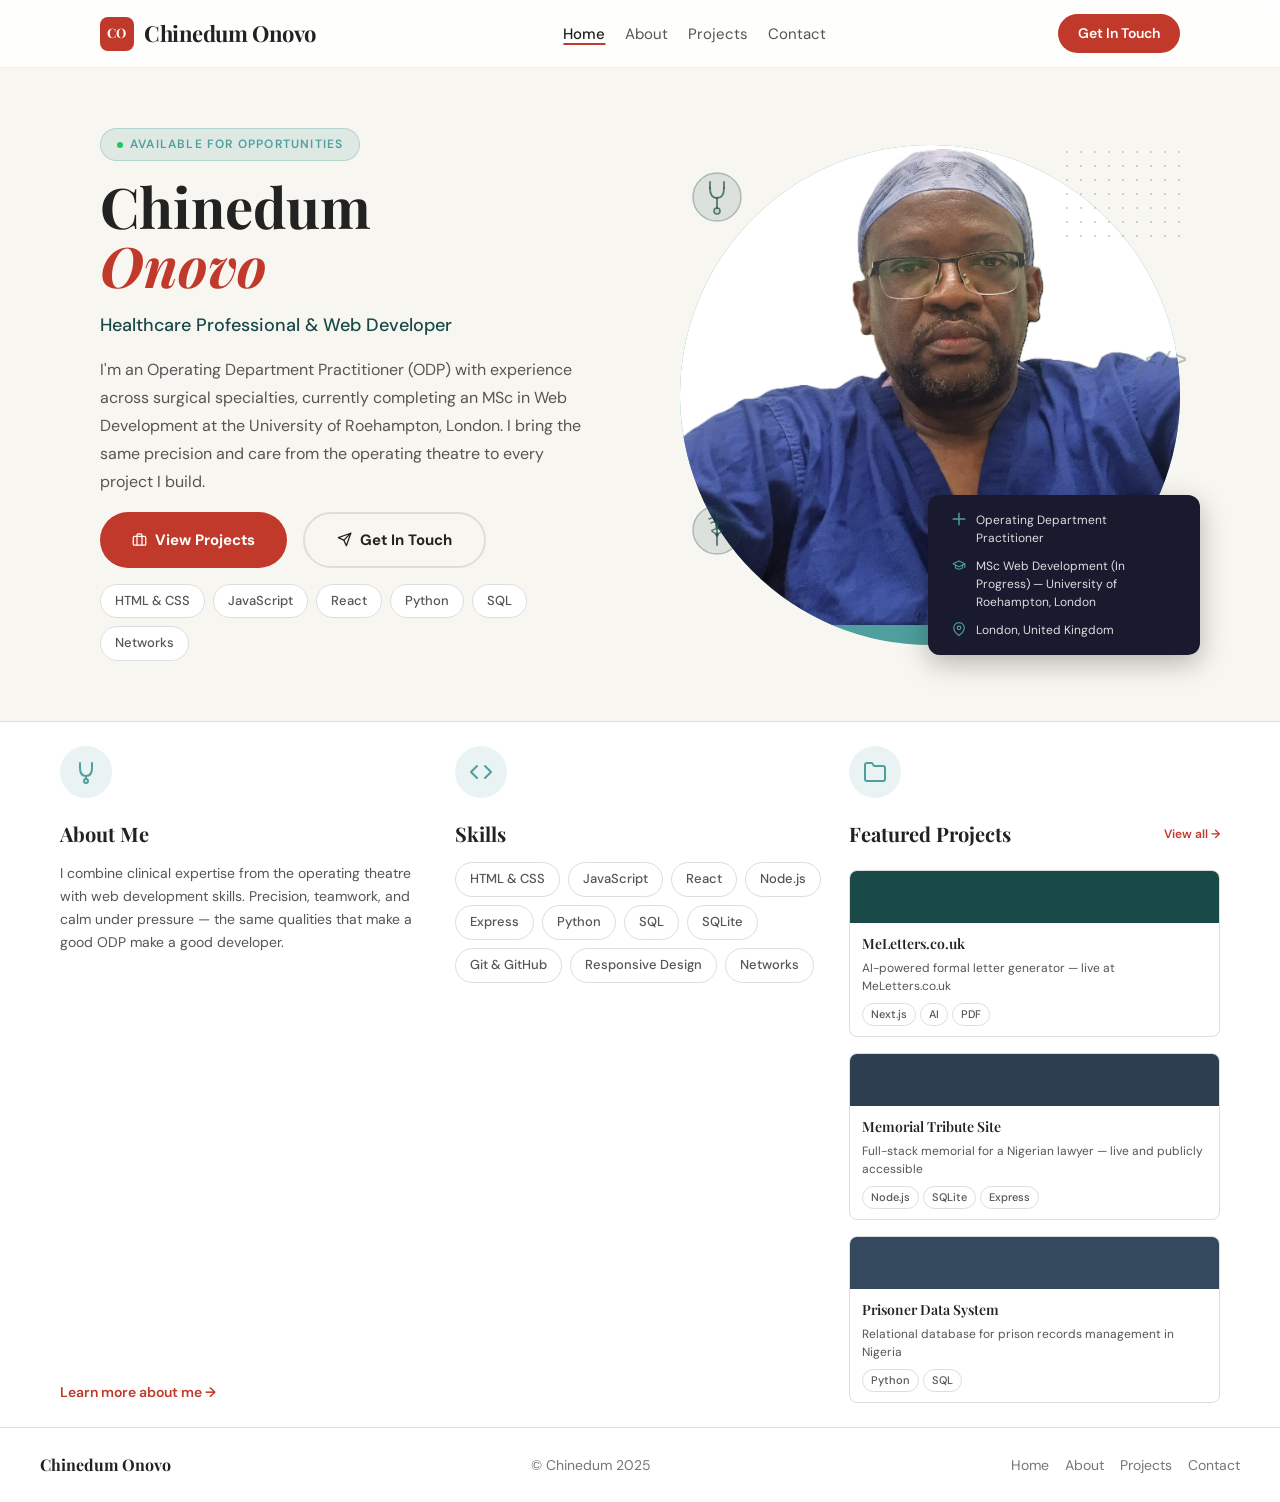
==== index.html @ c70c6a09 "Rebuild portfolio — updated layout, skills tags, medical decorations, photo fix, university name cor" ====
<!DOCTYPE html>
<html lang="en-GB">
<head>
    <meta charset="UTF-8">
    <meta name="viewport" content="width=device-width, initial-scale=1.0">
    <link rel="preconnect" href="https://fonts.googleapis.com">
    <link rel="preconnect" href="https://fonts.gstatic.com" crossorigin>
    <link rel="stylesheet" href="https://fonts.googleapis.com/css2?family=Playfair+Display:wght@400;600;700&family=DM+Sans:ital,opsz,wght@0,9..40,400;0,9..40,500;0,9..40,700;1,9..40,400&display=swap">
    <title>Chinedum Onovo — Healthcare Professional &amp; Web Developer</title>
    <meta name="description" content="Portfolio of Chinedum Onovo — Operating Department Practitioner and web developer completing an MSc in Web Development at Roehampton University, London.">
    <meta name="robots" content="index, follow">
    <meta name="author" content="Chinedum Onovo">
    <link rel="canonical" href="https://yoursite.com/">
    <meta property="og:type" content="website">
    <meta property="og:url" content="https://yoursite.com/">
    <meta property="og:site_name" content="Chinedum Onovo">
    <meta property="og:locale" content="en_GB">
    <meta property="og:title" content="Chinedum Onovo — Healthcare Professional & Web Developer">
    <meta property="og:description" content="Portfolio of Chinedum Onovo — Operating Department Practitioner and web developer completing an MSc in Web Development at Roehampton University, London.">
    <meta property="og:image" content="https://yoursite.com/og-image.jpg">
    <meta name="twitter:card" content="summary_large_image">
    <meta name="twitter:title" content="Chinedum Onovo — Healthcare Professional & Web Developer">
    <meta name="twitter:description" content="Portfolio of Chinedum Onovo — Operating Department Practitioner and web developer completing an MSc in Web Development at Roehampton University, London.">
    <link rel="preload" as="image" href="profile.jpg">
    <script type="application/ld+json">
    {
      "@context": "https://schema.org",
      "@type": "Person",
      "name": "Chinedum Onovo",
      "jobTitle": "Web Developer",
      "description": "Healthcare professional turned web developer, Operating Department Practitioner pursuing an MSc in Web Development",
      "url": "https://yoursite.com",
      "sameAs": []
    }
    </script>
    <!-- TODO: add your LinkedIn URL to sameAs, e.g. "sameAs": ["https://www.linkedin.com/in/your-profile"] -->
    <link rel="stylesheet" href="style.css">
</head>
<body>

<header>
    <div class="navbar">
        <div class="nav-brand">
            <div class="logo-badge" aria-hidden="true">CO</div>
            <span class="brand">Chinedum Onovo</span>
        </div>
        <nav class="nav-links" aria-label="Main navigation">
            <a href="index.html" class="active">Home</a>
            <a href="about.html">About</a>
            <a href="projects.html">Projects</a>
            <a href="contacts.html">Contact</a>
        </nav>
        <a href="contacts.html" class="nav-cta-btn">Get In Touch</a>
    </div>
</header>

<main>

    <!-- ─── HERO ──────────────────────────────────────────────── -->
    <section class="hero">
        <div class="hero-inner">

            <!-- Left: text -->
            <div class="hero-text">

                <span class="hero-eyebrow">Available for Opportunities</span>

                <h1 class="hero-name">
                    Chinedum<br>
                    <span class="hero-name-accent">Onovo</span>
                </h1>

                <p class="hero-subtitle">Healthcare Professional &amp; Web Developer</p>

                <p class="hero-bio">
                    I'm an Operating Department Practitioner (ODP) with experience across surgical
                    specialties, currently completing an MSc in Web Development at the
                    University of Roehampton, London. I bring the same precision and care from the operating
                    theatre to every project I build.
                </p>

                <div class="hero-cta">
                    <a href="projects.html" class="btn btn-primary">
                        <svg width="15" height="15" viewBox="0 0 24 24" fill="none" stroke="currentColor" stroke-width="2" stroke-linecap="round" stroke-linejoin="round" aria-hidden="true"><rect x="2" y="7" width="20" height="14" rx="2"/><path d="M16 21V5a2 2 0 0 0-2-2h-4a2 2 0 0 0-2 2v16"/></svg>
                        View Projects
                    </a>
                    <a href="contacts.html" class="btn btn-outline">
                        <svg width="15" height="15" viewBox="0 0 24 24" fill="none" stroke="currentColor" stroke-width="2" stroke-linecap="round" stroke-linejoin="round" aria-hidden="true"><line x1="22" y1="2" x2="11" y2="13"/><polygon points="22 2 15 22 11 13 2 9 22 2"/></svg>
                        Get In Touch
                    </a>
                </div>

                <div class="hero-tags">
                    <span class="tag">HTML &amp; CSS</span>
                    <span class="tag">JavaScript</span>
                    <span class="tag">React</span>
                    <span class="tag">Python</span>
                    <span class="tag">SQL</span>
                    <span class="tag">Networks</span>
                </div>

            </div>

            <!-- Right: photo card -->
            <div class="hero-photo-col">

                <!-- Dot decoration top-right (cream area, outside the circle) -->
                <div class="deco-dots deco-dots-tr" aria-hidden="true"></div>

                <!-- The circular photo card — overflow:hidden clips photo only -->
                <div class="photo-card">
                    <img
                        src="profile.jpg"
                        alt="Portrait of Chinedum Onovo, healthcare professional and web developer"
                        class="hero-photo-img"
                        width="1536"
                        height="2048">
                </div>

                <!-- Decorations sit OUTSIDE the card so they are not clipped -->
                <span class="deco-code-tag" aria-hidden="true">&lt;/&gt;</span>
                <div class="deco-caduceus" aria-hidden="true">
                    <svg width="54" height="54" viewBox="0 0 54 54">
                        <circle cx="27" cy="27" r="24" fill="rgba(26,74,71,0.12)" stroke="rgba(26,74,71,0.3)" stroke-width="1.5"/>
                        <line x1="27" y1="12" x2="27" y2="42" stroke="rgba(26,74,71,0.7)" stroke-width="1.8" stroke-linecap="round"/>
                        <path d="M19,16 Q27,12 35,16" stroke="rgba(26,74,71,0.7)" stroke-width="1.5" fill="none" stroke-linecap="round"/>
                        <path d="M21,20 C25,17 31,22 27,25 C23,28 20,26 23,29 C26,32 31,30 27,33" stroke="rgba(26,74,71,0.7)" stroke-width="1.5" fill="none" stroke-linecap="round"/>
                        <path d="M33,20 C29,17 23,22 27,25 C31,28 34,26 31,29 C28,32 23,30 27,33" stroke="rgba(26,74,71,0.7)" stroke-width="1.5" fill="none" stroke-linecap="round"/>
                    </svg>
                </div>

                <!-- Stethoscope badge — upper-left of photo -->
                <div class="deco-stethoscope" aria-hidden="true">
                    <svg width="54" height="54" viewBox="0 0 54 54">
                        <circle cx="27" cy="27" r="24" fill="rgba(26,74,71,0.12)" stroke="rgba(26,74,71,0.3)" stroke-width="1.5"/>
                        <line x1="20" y1="12" x2="20" y2="18" stroke="rgba(26,74,71,0.7)" stroke-width="1.8" stroke-linecap="round"/>
                        <line x1="34" y1="12" x2="34" y2="18" stroke="rgba(26,74,71,0.7)" stroke-width="1.8" stroke-linecap="round"/>
                        <path d="M20 18 Q20 28 27 28 Q34 28 34 18" stroke="rgba(26,74,71,0.7)" stroke-width="1.8" fill="none" stroke-linecap="round"/>
                        <line x1="27" y1="28" x2="27" y2="38" stroke="rgba(26,74,71,0.7)" stroke-width="1.8" stroke-linecap="round"/>
                        <circle cx="27" cy="41" r="3" stroke="rgba(26,74,71,0.7)" stroke-width="1.5" fill="rgba(26,74,71,0.1)"/>
                    </svg>
                </div>

                <!-- Info card overlaps bottom-right of photo card -->
                <div class="info-card">
                    <div class="info-row">
                        <svg class="info-icon" width="14" height="14" viewBox="0 0 24 24" fill="none" stroke="currentColor" stroke-width="2.5" stroke-linecap="round" stroke-linejoin="round" aria-hidden="true"><path d="M12 2v20M2 12h20"/></svg>
                        <span>Operating Department Practitioner</span>
                    </div>
                    <div class="info-row">
                        <svg class="info-icon" width="14" height="14" viewBox="0 0 24 24" fill="none" stroke="currentColor" stroke-width="2" stroke-linecap="round" stroke-linejoin="round" aria-hidden="true"><path d="M22 10v6M2 10l10-5 10 5-10 5z"/><path d="M6 12v5c3 3 9 3 12 0v-5"/></svg>
                        <span>MSc Web Development (In Progress) — University of Roehampton, London</span>
                    </div>
                    <div class="info-row">
                        <svg class="info-icon" width="14" height="14" viewBox="0 0 24 24" fill="none" stroke="currentColor" stroke-width="2" stroke-linecap="round" stroke-linejoin="round" aria-hidden="true"><path d="M21 10c0 7-9 13-9 13s-9-6-9-13a9 9 0 0 1 18 0z"/><circle cx="12" cy="10" r="3"/></svg>
                        <span>London, United Kingdom</span>
                    </div>
                </div>

            </div>

        </div>
    </section>

    <!-- ─── BOTTOM THREE-COLUMN SECTION ───────────────────────── -->
    <section class="home-bottom" aria-label="About, skills, and featured projects">

        <!-- Column 1: About Me -->
        <div class="home-card">
            <div class="home-card-icon" aria-hidden="true">
                <svg width="24" height="24" viewBox="0 0 24 24" fill="none" stroke="currentColor" stroke-width="2" stroke-linecap="round" stroke-linejoin="round"><path d="M6 3v5q0 8 6 8t6-8V3"/><line x1="12" y1="16" x2="12" y2="19"/><circle cx="12" cy="21" r="2"/></svg>
            </div>
            <h3>About Me</h3>
            <p>
                I combine clinical expertise from the operating theatre with web development
                skills. Precision, teamwork, and calm under pressure — the same qualities
                that make a good ODP make a good developer.
            </p>
            <a href="about.html" class="home-card-link">Learn more about me →</a>
        </div>

        <!-- Column 2: Skills -->
        <div class="home-card">
            <div class="home-card-icon" aria-hidden="true">
                <svg width="24" height="24" viewBox="0 0 24 24" fill="none" stroke="currentColor" stroke-width="2" stroke-linecap="round" stroke-linejoin="round"><polyline points="16 18 22 12 16 6"/><polyline points="8 6 2 12 8 18"/></svg>
            </div>
            <h3>Skills</h3>
            <div class="hero-tags">
                    <span class="tag">HTML &amp; CSS</span>
                    <span class="tag">JavaScript</span>
                    <span class="tag">React</span>
                    <span class="tag">Node.js</span>
                    <span class="tag">Express</span>
                    <span class="tag">Python</span>
                    <span class="tag">SQL</span>
                    <span class="tag">SQLite</span>
                    <span class="tag">Git &amp; GitHub</span>
                    <span class="tag">Responsive Design</span>
                    <span class="tag">Networks</span>
                </div>
        </div>

        <!-- Column 3: Featured Projects -->
        <div class="home-card">
            <div class="home-card-icon" aria-hidden="true">
                <svg width="24" height="24" viewBox="0 0 24 24" fill="none" stroke="currentColor" stroke-width="2" stroke-linecap="round" stroke-linejoin="round"><path d="M22 19a2 2 0 0 1-2 2H4a2 2 0 0 1-2-2V5a2 2 0 0 1 2-2h5l2 3h9a2 2 0 0 1 2 2z"/></svg>
            </div>
            <div class="home-card-header">
                <h3>Featured Projects</h3>
                <a href="projects.html">View all →</a>
            </div>
            <div class="project-cards-mini">

                <article class="project-card-mini">
                    <div class="project-card-mini-color" style="background:#1a4a47"></div>
                    <div class="project-card-mini-body">
                        <p class="project-card-mini-name">MeLetters.co.uk</p>
                        <p class="project-card-mini-desc">AI-powered formal letter generator — live at MeLetters.co.uk</p>
                        <div class="project-card-mini-tags">
                            <span class="tag">Next.js</span><span class="tag">AI</span><span class="tag">PDF</span>
                        </div>
                    </div>
                </article>

                <article class="project-card-mini">
                    <div class="project-card-mini-color" style="background:#2c3e50"></div>
                    <div class="project-card-mini-body">
                        <p class="project-card-mini-name">Memorial Tribute Site</p>
                        <p class="project-card-mini-desc">Full-stack memorial for a Nigerian lawyer — live and publicly accessible</p>
                        <div class="project-card-mini-tags">
                            <span class="tag">Node.js</span><span class="tag">SQLite</span><span class="tag">Express</span>
                        </div>
                    </div>
                </article>

                <article class="project-card-mini">
                    <div class="project-card-mini-color" style="background:#34495e"></div>
                    <div class="project-card-mini-body">
                        <p class="project-card-mini-name">Prisoner Data System</p>
                        <p class="project-card-mini-desc">Relational database for prison records management in Nigeria</p>
                        <div class="project-card-mini-tags">
                            <span class="tag">Python</span><span class="tag">SQL</span>
                        </div>
                    </div>
                </article>

            </div>
        </div>

    </section>

</main>

<footer>
    <span class="footer-brand">Chinedum Onovo</span>
    <span class="footer-copy">© Chinedum 2025</span>
    <nav class="footer-nav" aria-label="Footer navigation">
        <a href="index.html">Home</a>
        <a href="about.html">About</a>
        <a href="projects.html">Projects</a>
        <a href="contacts.html">Contact</a>
    </nav>
</footer>

</body>
</html>
---- style.css ----
/* ============================================================
   GOOGLE FONTS — loaded via <link> tags in HTML, not @import,
   so the browser can fetch fonts in parallel with this stylesheet
   ============================================================ */

/* ============================================================
   CUSTOM PROPERTIES
   ============================================================ */
:root {
    /* Colours */
    --color-coral:      #c0392b;
    --color-teal:       #4E9F9D;
    --color-teal-dark:  #1a4a47;
    --color-navy:       #1a1a2e;
    --color-gold:       #E9C46A;
    --color-bg:         #f8f6f1;
    --color-surface:  #ffffff;
    --color-text:     #222222;
    --color-text-sub: #555555;
    --color-muted:    #777777;
    --color-border:   #dddddd;

    /* Typography */
    --font-heading: 'Playfair Display', Georgia, serif;
    --font-body:    'DM Sans', Arial, sans-serif;

    /* Spacing scale */
    --space-xs:  8px;
    --space-sm:  16px;
    --space-md:  24px;
    --space-lg:  40px;
    --space-xl:  60px;
    --space-2xl: 120px;

    /* Border radius */
    --radius-sm:     8px;
    --radius-md:     12px;
    --radius-pill:   50px;
    --radius-circle: 50%;

    /* Shadows */
    --shadow-card:  0 6px 15px rgba(0, 0, 0, 0.10);
    --shadow-hover: 0 10px 25px rgba(0, 0, 0, 0.15);

    /* Header */
    --header-height: 68px;
}

/* ============================================================
   ANIMATION
   ============================================================ */
@keyframes fadeUp {
    from {
        opacity: 0;
        transform: translateY(28px);
    }
    to {
        opacity: 1;
        transform: translateY(0);
    }
}

@keyframes pulse {
    0%, 100% { opacity: 1; }
    50%       { opacity: 0.35; }
}

/* ============================================================
   RESET & BASE
   ============================================================ */
* {
    margin: 0;
    padding: 0;
    box-sizing: border-box;
}

html {
    overflow-x: hidden;
}

img {
    max-width: 100%;
    height: auto;
}

body {
    font-family: var(--font-body);
    background-color: var(--color-bg);
    background-image: radial-gradient(circle, rgba(0, 0, 0, 0.045) 1px, transparent 1px);
    background-size: 28px 28px;
    color: var(--color-text);
    min-height: 100vh;
    display: flex;
    flex-direction: column;
    line-height: 1.6;
}

h1, h2, h3, h4, h5, h6 {
    font-family: var(--font-heading);
    line-height: 1.2;
}

/* ============================================================
   STICKY HEADER / NAV
   ============================================================ */
header {
    position: sticky;
    top: 0;
    z-index: 100;
    height: var(--header-height);
    background: rgba(255, 255, 255, 0.82);
    backdrop-filter: blur(12px);
    -webkit-backdrop-filter: blur(12px);
    border-bottom: 1px solid rgba(221, 221, 221, 0.55);
    padding: 0 var(--space-lg);
}

.navbar {
    max-width: 1200px;
    margin: 0 auto;
    padding: 0 var(--space-xl);
    height: 100%;
    display: flex;
    justify-content: space-between;
    align-items: center;
}

.brand {
    font-family: var(--font-heading);
    font-size: 22px;
    font-weight: 700;
    letter-spacing: -0.02em;
    color: var(--color-text);
    text-decoration: none;
}

.nav-links a {
    margin-left: var(--space-sm);
    text-decoration: none;
    color: var(--color-text-sub);
    font-size: 15px;
    transition: color 0.2s ease;
}

.nav-links a:hover {
    color: var(--color-coral);
}

.nav-links a.active {
    color: var(--color-text);
    font-weight: 500;
    text-decoration: underline;
    text-decoration-color: var(--color-coral);
    text-underline-offset: 4px;
    text-decoration-thickness: 2px;
}

/* ============================================================
   GLOBAL LAYOUT
   ============================================================ */
.page-content {
    padding: var(--space-xl);
    max-width: 1400px;
    margin: 0 auto;
    flex: 1;
    width: 100%;
}

/* ============================================================
   HOME PAGE — HERO
   ============================================================ */
.hero {
    background: #f8f6f1;
    padding: var(--space-xl) 0;
}

.hero-inner {
    max-width: 1200px;
    margin: 0 auto;
    padding: 0 var(--space-xl);
    display: grid;
    grid-template-columns: 1fr 500px;
    align-items: center;
    gap: var(--space-xl);
}

/* LEFT: TEXT COLUMN */
.hero-text {
    display: flex;
    flex-direction: column;
    gap: var(--space-sm);
    justify-content: center;
    animation: fadeUp 0.65s ease both;
}

.hero-text::after {
    display: none;
}

.hero-eyebrow {
    display: inline-flex;
    align-items: center;
    align-self: flex-start;
    gap: 7px;
    font-size: 12px;
    font-weight: 600;
    letter-spacing: 0.1em;
    text-transform: uppercase;
    color: var(--color-teal);
    background: rgba(78, 159, 157, 0.15);
    border: 1px solid rgba(78, 159, 157, 0.3);
    padding: 6px 16px;
    border-radius: var(--radius-pill);
}

.hero-eyebrow::before {
    content: '';
    width: 6px;
    height: 6px;
    background: #22c55e;
    border-radius: var(--radius-circle);
    flex-shrink: 0;
    animation: pulse 2s ease-in-out infinite;
}

.hero-name {
    font-size: clamp(32px, calc(4vw + 1rem), 56px);
    line-height: 1.05;
    color: var(--color-text);
}

.hero-name-accent {
    font-style: italic;
    color: var(--color-coral);
}

.hero-subtitle {
    font-family: var(--font-body);
    font-size: 18px;
    font-weight: 500;
    color: var(--color-teal-dark);
}

.hero-bio {
    font-size: 16px;
    line-height: 1.75;
    color: var(--color-text-sub);
    max-width: 500px;
}

.hero-cta {
    display: flex;
    gap: var(--space-sm);
    flex-wrap: wrap;
}

.btn {
    display: inline-flex;
    align-items: center;
    gap: 8px;
    padding: 14px 32px;
    border-radius: var(--radius-pill);
    font-family: var(--font-body);
    font-size: 15px;
    font-weight: 700;
    text-decoration: none;
    transition: opacity 0.2s ease, transform 0.2s ease;
}

.btn:hover {
    opacity: 0.88;
    transform: translateY(-2px);
}

.btn-primary {
    background: var(--color-coral);
    color: var(--color-surface);
}

.btn-outline {
    background: transparent;
    color: var(--color-text);
    border: 2px solid var(--color-border);
}

.btn-outline:hover {
    background: var(--color-text);
    color: var(--color-surface);
    border-color: var(--color-text);
    opacity: 1;
}

.btn-secondary {
    background: transparent;
    color: var(--color-text);
    border: 2px solid var(--color-border);
}

.btn-secondary:hover {
    background: var(--color-text);
    color: var(--color-surface);
    border-color: var(--color-text);
    opacity: 1;
}

.hero-tags {
    display: flex;
    flex-wrap: wrap;
    gap: var(--space-xs);
}

.tag {
    font-size: 13px;
    font-weight: 500;
    padding: 6px 14px;
    border-radius: var(--radius-pill);
    background: var(--color-surface);
    color: var(--color-text-sub);
    border: 1px solid var(--color-border);
}

/* RIGHT: PHOTO COLUMN — full bleed, flush top/bottom/right */
.hero-photo {
    position: relative;
    overflow: hidden;
}

.hero-photo-frame {
    position: absolute;
    inset: 0;
}

.hero-photo-frame::before {
    display: none;
}

.hero-photo-frame img {
    width: 100%;
    height: 100%;
    object-fit: cover;
    object-position: top center;
    display: block;
}

/* ============================================================
   ABOUT PAGE — CARDS
   ============================================================ */
.about-cards {
    display: flex;
    justify-content: space-between;
    gap: var(--space-lg);
}

.about-cards .card {
    flex: 1;
    background-color: var(--color-surface);
    padding: var(--space-lg);
    border-radius: var(--radius-md);
    box-shadow: var(--shadow-card);
}

.about-cards h2 {
    margin-bottom: var(--space-sm);
    color: var(--color-coral);
}

.about-cards p {
    line-height: 1.6;
    text-align: justify;
    text-justify: inter-word;
    hyphens: auto;
}

/* ============================================================
   PROJECTS PAGE
   ============================================================ */
.projects-grid {
    display: flex;
    flex-direction: column;
    gap: var(--space-xl);
}

.projects-header {
    margin-bottom: var(--space-xs);
}

.projects-header h1 {
    font-size: clamp(26px, calc(3.5vw + 0.875rem), 42px);
    color: var(--color-text);
    margin-bottom: var(--space-xs);
}

.projects-header p {
    font-size: 16px;
    color: var(--color-text-sub);
}

/* STATUS BADGES */
.badge {
    display: inline-block;
    font-size: 11px;
    font-weight: 700;
    letter-spacing: 0.08em;
    text-transform: uppercase;
    padding: 4px 12px;
    border-radius: var(--radius-pill);
}

.badge-live {
    background: rgba(78, 159, 157, 0.15);
    color: var(--color-teal);
}

.badge-progress {
    background: rgba(233, 196, 106, 0.35);
    color: #7a5c00;
}

.badge-lab {
    background: rgba(231, 111, 81, 0.12);
    color: var(--color-coral);
}

/* FEATURED CARD — full width, two columns */
.card-featured {
    background: var(--color-surface);
    border-radius: var(--radius-md);
    box-shadow: var(--shadow-card);
    display: grid;
    grid-template-columns: 1fr 1fr;
    gap: var(--space-xl);
    padding: var(--space-lg);
    transition: transform 0.25s ease, box-shadow 0.25s ease;
}

.card-featured:hover {
    transform: translateY(-4px);
    box-shadow: var(--shadow-hover);
}

.card-featured-left {
    display: flex;
    flex-direction: column;
    gap: var(--space-sm);
}

.card-featured-right {
    display: flex;
    flex-direction: column;
    gap: var(--space-md);
    padding-left: var(--space-lg);
    border-left: 1px solid var(--color-border);
}

.card-featured h2 {
    font-size: 28px;
    color: var(--color-text);
}

.card-featured p {
    font-size: 15px;
    line-height: 1.75;
    color: var(--color-text-sub);
}

/* STANDARD CARDS — three-up grid */
.standard-cards {
    display: grid;
    grid-template-columns: repeat(3, 1fr);
    gap: var(--space-lg);
}

.card-standard {
    background: var(--color-surface);
    border-radius: var(--radius-md);
    box-shadow: var(--shadow-card);
    padding: var(--space-lg);
    display: flex;
    flex-direction: column;
    gap: var(--space-sm);
    transition: transform 0.25s ease, box-shadow 0.25s ease;
}

.card-standard:hover {
    transform: translateY(-4px);
    box-shadow: var(--shadow-hover);
}

.card-standard h3 {
    font-size: 20px;
    color: var(--color-text);
    margin-top: var(--space-xs);
}

.card-standard p {
    font-size: 14px;
    line-height: 1.65;
    color: var(--color-text-sub);
}

/* TECH STACK ROW */
.tech-stack {
    display: flex;
    flex-wrap: wrap;
    gap: var(--space-xs);
}

/* CARD SECTION: small label + bullet list */
.card-section {
    display: flex;
    flex-direction: column;
    gap: 6px;
}

.card-section h4 {
    font-family: var(--font-body);
    font-size: 11px;
    font-weight: 700;
    letter-spacing: 0.08em;
    text-transform: uppercase;
    color: var(--color-text-sub);
}

.card-list {
    list-style: none;
    margin: 0;
    padding: 0;
    display: flex;
    flex-direction: column;
    gap: 6px;
}

.card-list li {
    position: relative;
    padding-left: var(--space-md);
    font-size: 14px;
    line-height: 1.55;
    color: var(--color-text-sub);
}

.card-list li::before {
    content: '→';
    position: absolute;
    left: 0;
    color: var(--color-coral);
    font-size: 13px;
    line-height: 1.55;
}

/* LIVE LINK BUTTON */
.link-btn {
    display: inline-flex;
    align-items: center;
    gap: 6px;
    padding: 10px 22px;
    border-radius: var(--radius-pill);
    background: var(--color-coral);
    color: var(--color-surface);
    font-family: var(--font-body);
    font-size: 14px;
    font-weight: 700;
    text-decoration: none;
    align-self: flex-start;
    margin-top: auto;
    transition: opacity 0.2s ease, transform 0.2s ease;
}

.link-btn::after {
    content: '↗';
    font-size: 13px;
}

.link-btn:hover {
    opacity: 0.88;
    transform: translateY(-2px);
}

/* ============================================================
   CONTACT PAGE — LAYOUT
   ============================================================ */
.contact-layout {
    display: grid;
    grid-template-columns: 1fr 1.3fr;
    gap: var(--space-xl);
    align-items: start;
}

/* LEFT COLUMN: info */
.contact-info {
    display: flex;
    flex-direction: column;
    gap: var(--space-lg);
}

.contact-info h1 {
    font-size: clamp(24px, calc(3vw + 0.75rem), 38px);
    line-height: 1.15;
    color: var(--color-text);
}

.contact-intro {
    font-size: 15px;
    line-height: 1.75;
    color: var(--color-text-sub);
}

.contact-items {
    display: flex;
    flex-direction: column;
    gap: var(--space-md);
}

.contact-item {
    display: flex;
    align-items: flex-start;
    gap: var(--space-sm);
}

.contact-icon {
    display: flex;
    align-items: center;
    justify-content: center;
    width: 44px;
    height: 44px;
    min-width: 44px;
    border-radius: var(--radius-md);
    background: rgba(78, 159, 157, 0.12);
    color: var(--color-teal);
}

.contact-label {
    font-family: var(--font-body);
    font-size: 11px;
    font-weight: 700;
    letter-spacing: 0.08em;
    text-transform: uppercase;
    color: var(--color-text-sub);
    margin-bottom: 3px;
}

.contact-value {
    font-size: 14px;
    line-height: 1.5;
    color: var(--color-text);
}

/* RIGHT COLUMN: form card */
.contact-form-card {
    background: var(--color-surface);
    border-radius: var(--radius-md);
    box-shadow: var(--shadow-card);
    padding: var(--space-lg);
}

.contact-form-card h2 {
    font-size: 24px;
    color: var(--color-text);
    margin-bottom: var(--space-md);
}

/* FORM BASE */
form {
    display: flex;
    flex-direction: column;
    gap: var(--space-sm);
}

.form-row {
    display: grid;
    grid-template-columns: 1fr 1fr;
    gap: var(--space-sm);
}

.form-group {
    display: flex;
    flex-direction: column;
    gap: 5px;
}

.form-group label {
    font-size: 13px;
    font-weight: 600;
    color: var(--color-text);
}

form input,
form textarea {
    padding: 10px 12px;
    border: 1px solid var(--color-border);
    border-radius: var(--radius-sm);
    font-family: var(--font-body);
    font-size: 14px;
    background: var(--color-bg);
    transition: border-color 0.2s ease, box-shadow 0.2s ease;
}

form textarea {
    resize: vertical;
    min-height: 120px;
}

form input:focus,
form textarea:focus {
    outline: none;
    border-color: var(--color-teal);
    background: var(--color-surface);
    box-shadow: 0 0 0 3px rgba(78, 159, 157, 0.15);
}

form button {
    width: 100%;
    margin-top: var(--space-xs);
    padding: 14px;
    border: none;
    border-radius: var(--radius-pill);
    background-color: var(--color-teal);
    color: var(--color-surface);
    font-family: var(--font-body);
    font-size: 15px;
    font-weight: 700;
    cursor: pointer;
    transition: opacity 0.2s ease, transform 0.2s ease;
}

form button:hover {
    opacity: 0.88;
    transform: translateY(-1px);
}

/* ============================================================
   SHARED CARD STYLES
   ============================================================ */
.card {
    transition: transform 0.25s ease, box-shadow 0.25s ease;
}

.card:hover {
    transform: translateY(-4px);
    box-shadow: var(--shadow-hover);
}

.card p {
    text-align: justify;
    line-height: 1.6;
    text-justify: inter-word;
    hyphens: auto;
}

.card h3 {
    margin-top: var(--space-sm);
    margin-bottom: var(--space-xs);
    color: var(--color-coral);
}

/* ============================================================
   BOTTOM CIRCLE BUTTONS — hidden, replaced by site footer
   ============================================================ */
.buttons-bottom {
    display: none;
}

/* ============================================================
   SITE FOOTER
   ============================================================ */
footer {
    display: flex;
    justify-content: space-between;
    align-items: center;
    padding: var(--space-md) var(--space-lg);
    background: var(--color-surface);
    border-top: 1px solid var(--color-border);
    font-size: 14px;
    color: var(--color-muted);
    margin-top: auto;
}

.footer-brand {
    font-family: var(--font-heading);
    font-size: 16px;
    font-weight: 700;
    color: var(--color-text);
}

.footer-copy {
    font-size: 14px;
    color: var(--color-muted);
}

.footer-nav {
    display: flex;
    gap: var(--space-sm);
}

.footer-nav a {
    text-decoration: none;
    color: var(--color-muted);
    font-size: 14px;
    transition: color 0.2s ease;
}

.footer-nav a:hover {
    color: var(--color-coral);
}

/* ============================================================
   NAV BRAND + LOGO BADGE
   ============================================================ */
.nav-brand {
    display: flex;
    align-items: center;
    gap: 10px;
}

.logo-badge {
    width: 34px;
    height: 34px;
    background: var(--color-coral);
    color: #ffffff;
    display: flex;
    align-items: center;
    justify-content: center;
    font-family: var(--font-heading);
    font-size: 13px;
    font-weight: 700;
    letter-spacing: 0.04em;
    border-radius: var(--radius-sm);
    flex-shrink: 0;
}

.nav-cta-btn {
    display: inline-block;
    padding: 8px 20px;
    background: var(--color-coral);
    color: #ffffff;
    border-radius: var(--radius-pill);
    font-family: var(--font-body);
    font-size: 14px;
    font-weight: 600;
    text-decoration: none;
    white-space: nowrap;
    transition: opacity 0.2s ease, transform 0.2s ease;
}

.nav-cta-btn:hover {
    opacity: 0.88;
    transform: translateY(-1px);
}

/* ============================================================
   HOME PAGE — MAIN WRAPPER
   ============================================================ */
main {
    display: flex;
    flex-direction: column;
    flex: 1;
}

/* ============================================================
   HOME PAGE — PHOTO COLUMN & BLOB
   ============================================================ */
/* RIGHT: photo column — positions the card and decorations */
.hero-photo-col {
    position: relative;
    display: flex;
    align-items: center;
    justify-content: center;
}

/* The circular photo card — teal sits at z-index 1, photo renders on top with no blend mode */
.photo-card {
    width: 500px;
    height: 500px;
    border-radius: 50%;
    background: var(--color-teal);
    overflow: hidden;
    flex-shrink: 0;
    position: relative;
    z-index: 1;
}

.hero-photo-img {
    width: 100%;
    height: 100%;
    object-fit: contain;
    object-position: top center;
    display: block;
}

/* ============================================================
   HOME PAGE — INFO CARD
   ============================================================ */
.info-card {
    position: absolute;
    bottom: -10px;
    right: -20px;
    z-index: 5;
    width: 272px;
    background: var(--color-navy);
    color: #ffffff;
    border-radius: var(--radius-md);
    padding: var(--space-sm) var(--space-md);
    display: flex;
    flex-direction: column;
    gap: 10px;
    box-shadow: 0 8px 28px rgba(0, 0, 0, 0.28);
}

.info-row {
    display: flex;
    align-items: flex-start;
    gap: 10px;
    font-size: 12px;
    line-height: 1.5;
    color: rgba(255, 255, 255, 0.85);
}

.info-icon {
    color: var(--color-teal);
    flex-shrink: 0;
    margin-top: 1px;
}

/* ============================================================
   HOME PAGE — DECORATIVE ELEMENTS
   ============================================================ */
.deco {
    position: absolute;
    z-index: 1;
    pointer-events: none;
}

/* Dot grid — dark teal on cream (positioned in hero-photo-col) */
.deco-dots {
    position: absolute;
    width: 120px;
    height: 100px;
    background-image: radial-gradient(circle, rgba(26, 74, 71, 0.2) 1.5px, transparent 1.5px);
    background-size: 14px 14px;
    z-index: 2;
    pointer-events: none;
}

.deco-dots-tr {
    top: 0;
    right: 0;
}

/* Code tag — dark teal, to the right of the card */
.deco-code-tag {
    position: absolute;
    top: 40%;
    right: -10px;
    font-family: 'Courier New', monospace;
    font-size: 20px;
    font-weight: 700;
    color: rgba(26, 74, 71, 0.3);
    z-index: 2;
    pointer-events: none;
    letter-spacing: 3px;
}

/* Caduceus badge — bottom-left of the card */
.deco-caduceus {
    position: absolute;
    left: 10px;
    bottom: 80px;
    z-index: 2;
    pointer-events: none;
}

/* Stethoscope badge — upper-left of the card */
.deco-stethoscope {
    position: absolute;
    left: 10px;
    top: 25px;
    z-index: 2;
    pointer-events: none;
}

.deco-medical {
    display: none;
}

/* ============================================================
   HOME PAGE — BOTTOM SECTION
   ============================================================ */
.home-bottom {
    background: var(--color-surface);
    display: grid;
    grid-template-columns: repeat(3, 1fr);
    gap: var(--space-md);
    padding: var(--space-md) var(--space-xl);
    border-top: 1px solid var(--color-border);
}

.home-card {
    display: flex;
    flex-direction: column;
    gap: var(--space-sm);
}

.home-card-icon {
    width: 52px;
    height: 52px;
    border-radius: var(--radius-circle);
    background: rgba(78, 159, 157, 0.12);
    color: var(--color-teal);
    display: flex;
    align-items: center;
    justify-content: center;
    flex-shrink: 0;
    margin-bottom: var(--space-xs);
}

.home-card h3 {
    font-size: 20px;
    color: var(--color-text);
    margin: 0;
}

.home-card > p {
    font-size: 14px;
    line-height: 1.65;
    color: var(--color-text-sub);
    flex: 1;
}

.home-card-link {
    display: inline-block;
    color: var(--color-coral);
    text-decoration: none;
    font-weight: 600;
    font-size: 14px;
    transition: opacity 0.2s;
    align-self: flex-start;
}

.home-card-link:hover {
    opacity: 0.75;
    text-decoration: underline;
}

.home-card-header {
    display: flex;
    justify-content: space-between;
    align-items: center;
}

.home-card-header a {
    font-size: 12px;
    color: var(--color-coral);
    text-decoration: none;
    font-weight: 600;
    transition: opacity 0.2s;
}

.home-card-header a:hover { opacity: 0.75; }


/* ============================================================
   MINI PROJECT CARDS
   ============================================================ */
.project-cards-mini {
    display: flex;
    flex-direction: column;
    gap: var(--space-sm);
    margin-top: var(--space-xs);
}

.project-card-mini {
    border: 1px solid var(--color-border);
    border-radius: var(--radius-sm);
    overflow: hidden;
    transition: box-shadow 0.2s ease;
}

.project-card-mini:hover {
    box-shadow: var(--shadow-card);
}

.project-card-mini-color {
    height: 52px;
    background-size: cover;
    background-position: center;
    position: relative;
    overflow: hidden;
}

.project-card-mini-body {
    padding: 10px 12px;
}

.project-card-mini-name {
    font-family: var(--font-heading);
    font-size: 14px;
    font-weight: 600;
    color: var(--color-text);
    margin: 0 0 3px;
}

.project-card-mini-desc {
    font-size: 12px;
    color: var(--color-text-sub);
    line-height: 1.5;
    margin: 0 0 8px;
}

.project-card-mini-tags {
    display: flex;
    gap: 4px;
    flex-wrap: wrap;
}

.project-card-mini-tags .tag {
    font-size: 11px;
    padding: 2px 8px;
}

/* ============================================================
   ACCESSIBILITY — FOCUS RING
   ============================================================ */
a:focus,
button:focus {
    outline: 3px solid var(--color-teal);
    outline-offset: 3px;
}

/* ============================================================
   RESPONSIVE
   ============================================================ */

/* ── 768px: collapse all multi-column grids ─────────────────── */
@media (max-width: 768px) {
    .hero-inner {
        grid-template-columns: 1fr;
        padding: 0 var(--space-md);
        gap: var(--space-lg);
    }

    .hero-photo-col {
        order: -1;
    }

    .photo-card {
        width: 280px;
        height: 280px;
    }

    .info-card {
        width: min(240px, 85vw);
        bottom: -10px;
        right: -10px;
    }

    .hero-text {
        padding: 0 0 var(--space-lg);
    }

    .home-bottom {
        grid-template-columns: 1fr;
        padding: var(--space-lg) var(--space-md);
    }


    .about-cards {
        flex-direction: column;
        align-items: stretch;
    }

    .contact-layout {
        grid-template-columns: 1fr;
    }

    .card-featured {
        grid-template-columns: 1fr;
    }

    .card-featured-right {
        border-left: none;
        border-top: 1px solid var(--color-border);
        padding-left: 0;
        padding-top: var(--space-md);
    }

    .standard-cards {
        grid-template-columns: 1fr 1fr;
    }

    footer {
        flex-direction: column;
        gap: var(--space-sm);
        text-align: center;
        padding: var(--space-md);
    }

    .footer-nav {
        justify-content: center;
        flex-wrap: wrap;
    }
}

/* ── 600px: nav wraps, small-screen polish ──────────────────── */
@media (max-width: 600px) {
    .nav-cta-btn {
        display: none;
    }

    header {
        height: auto;
        padding: var(--space-sm);
    }

    .navbar {
        flex-direction: column;
        align-items: flex-start;
        gap: var(--space-xs);
        padding: var(--space-xs) 0;
    }

    .nav-links {
        display: flex;
        flex-wrap: wrap;
        gap: 4px var(--space-sm);
    }

    .nav-links a {
        margin-left: 0;
        font-size: 14px;
    }

    .page-content {
        padding: var(--space-md) var(--space-sm);
    }

    .hero-text {
        padding: var(--space-md) var(--space-sm);
    }

    .standard-cards {
        grid-template-columns: 1fr;
    }

    .form-row {
        grid-template-columns: 1fr;
    }

    .contact-form-card {
        padding: var(--space-md);
    }

    .card-featured,
    .card-standard {
        padding: var(--space-md);
    }
}

/* ============================================================
   INNER PAGE — SHARED HEADER BANNER
   ============================================================ */
.inner-page-header {
    background: var(--color-bg);
    border-bottom: 1px solid var(--color-border);
    padding: var(--space-xl) 0 var(--space-lg);
}

.inner-page-header-inner {
    max-width: 1200px;
    margin: 0 auto;
    padding: 0 var(--space-xl);
    display: flex;
    flex-direction: column;
    gap: var(--space-xs);
}

.page-title {
    font-family: var(--font-heading);
    font-size: clamp(28px, 4vw, 44px);
    color: var(--color-text);
    line-height: 1.15;
    margin: 0;
}

.page-subtitle {
    font-size: 16px;
    color: var(--color-text-sub);
    max-width: 580px;
    line-height: 1.65;
    margin: 0;
}

/* ============================================================
   ABOUT PAGE — CARDS GRID
   ============================================================ */
.about-section {
    max-width: 1200px;
    margin: 0 auto;
    padding: var(--space-xl);
}

.about-cards-grid {
    display: grid;
    grid-template-columns: repeat(3, 1fr);
    gap: var(--space-lg);
}

.about-card {
    background: var(--color-surface);
    border-radius: var(--radius-md);
    padding: var(--space-lg);
    box-shadow: var(--shadow-card);
    display: flex;
    flex-direction: column;
    gap: var(--space-sm);
    transition: transform 0.25s ease, box-shadow 0.25s ease;
}

.about-card:hover {
    transform: translateY(-4px);
    box-shadow: var(--shadow-hover);
}

.about-card-heading {
    font-family: var(--font-heading);
    font-size: 20px;
    color: var(--color-text);
    line-height: 1.25;
    margin: 0;
}

.about-card-body {
    display: flex;
    flex-direction: column;
    gap: 12px;
    flex: 1;
}

.about-card-body p {
    font-size: 14px;
    line-height: 1.75;
    color: var(--color-text-sub);
    margin: 0;
    text-align: justify;
    hyphens: auto;
}

.about-card-body h3 {
    font-family: var(--font-heading);
    font-size: 15px;
    color: var(--color-coral);
    margin: 4px 0 0;
}

/* ============================================================
   INNER PAGE — PROJECTS & CONTACT PAGE CONTENT WRAPPER
   ============================================================ */
.inner-page-content {
    max-width: 1200px;
    margin: 0 auto;
    padding: var(--space-xl);
    flex: 1;
    width: 100%;
}

/* Responsive: inner pages */
@media (max-width: 768px) {
    .about-cards-grid {
        grid-template-columns: 1fr;
    }

    .inner-page-header-inner {
        padding: 0 var(--space-md);
    }

    .about-section,
    .inner-page-content {
        padding: var(--space-lg) var(--space-md);
    }
}

/* Honour reduced-motion preference */
@media (prefers-reduced-motion: reduce) {
    .hero-text,
    .hero-photo {
        animation: none;
        opacity: 1;
    }

    .hero-eyebrow::before {
        animation: none;
    }
}
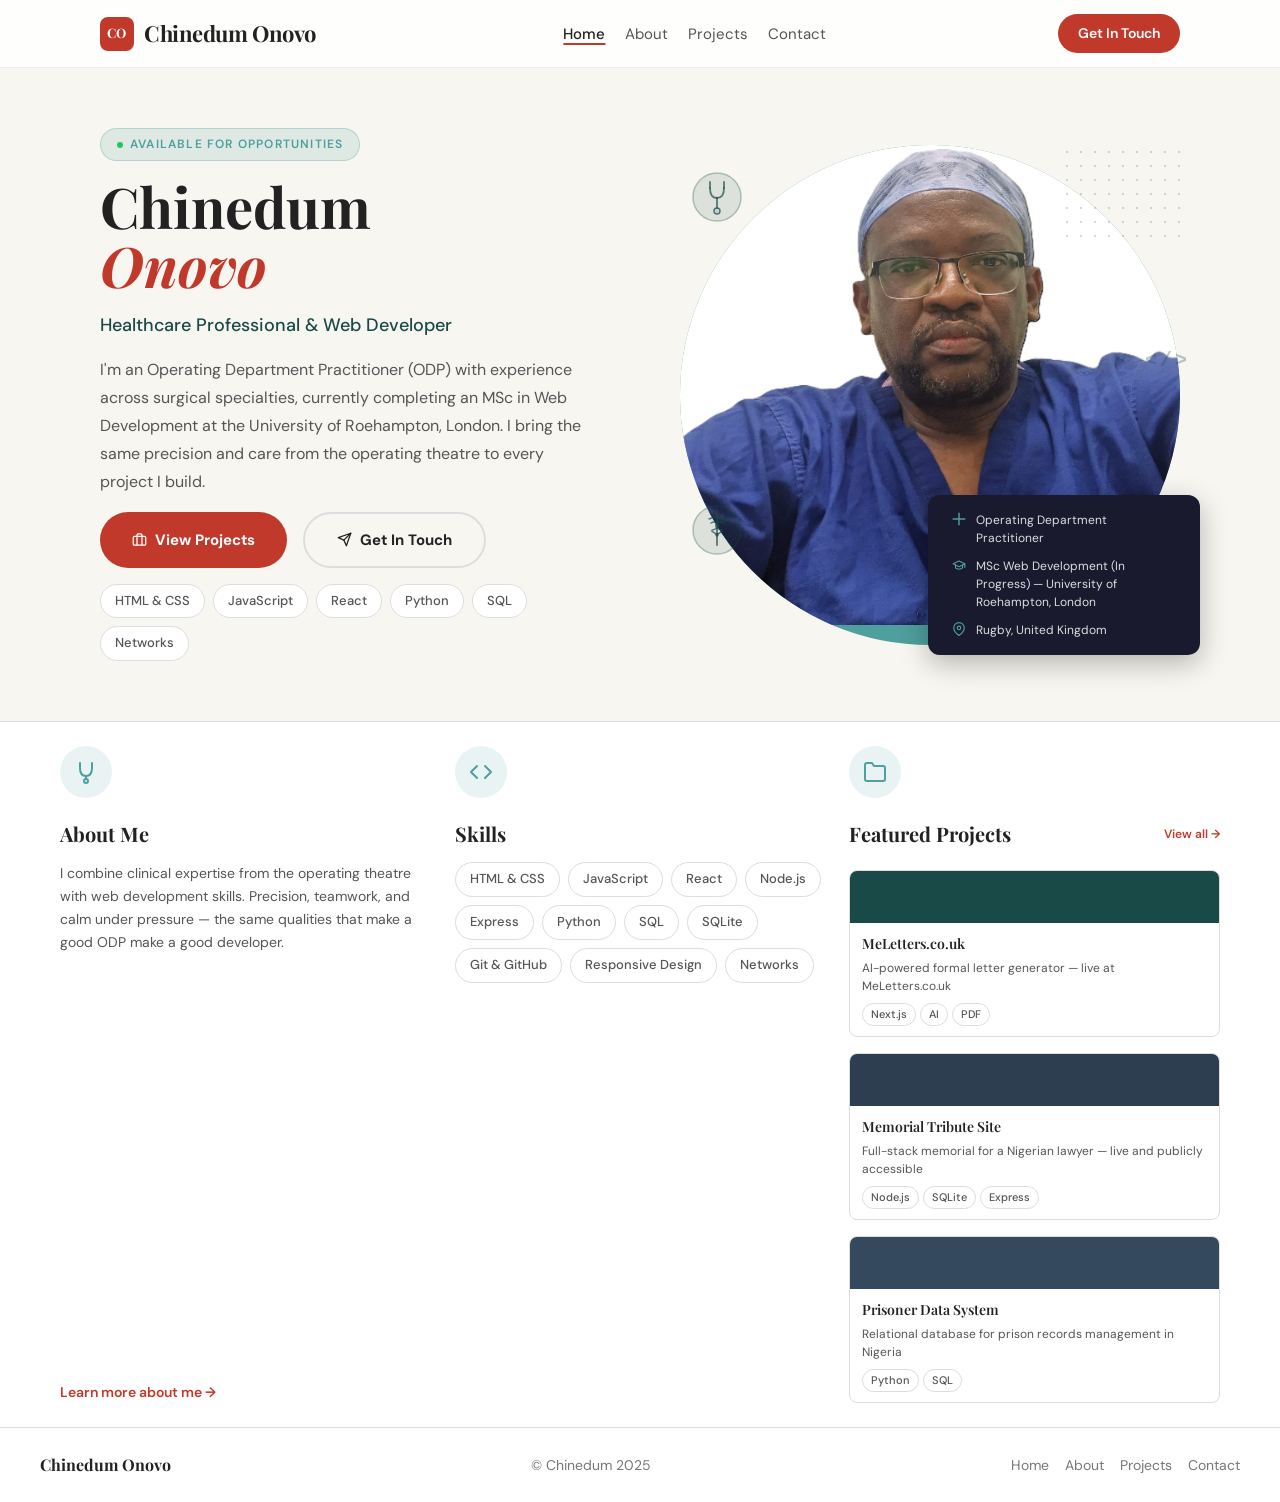
==== commit 72e4ed4a: "Update email and location to Rugby" ====
--- a/index.html
+++ b/index.html
@@ -153,7 +153,7 @@
                     </div>
                     <div class="info-row">
                         <svg class="info-icon" width="14" height="14" viewBox="0 0 24 24" fill="none" stroke="currentColor" stroke-width="2" stroke-linecap="round" stroke-linejoin="round" aria-hidden="true"><path d="M21 10c0 7-9 13-9 13s-9-6-9-13a9 9 0 0 1 18 0z"/><circle cx="12" cy="10" r="3"/></svg>
-                        <span>London, United Kingdom</span>
+                        <span>Rugby, United Kingdom</span>
                     </div>
                 </div>
 
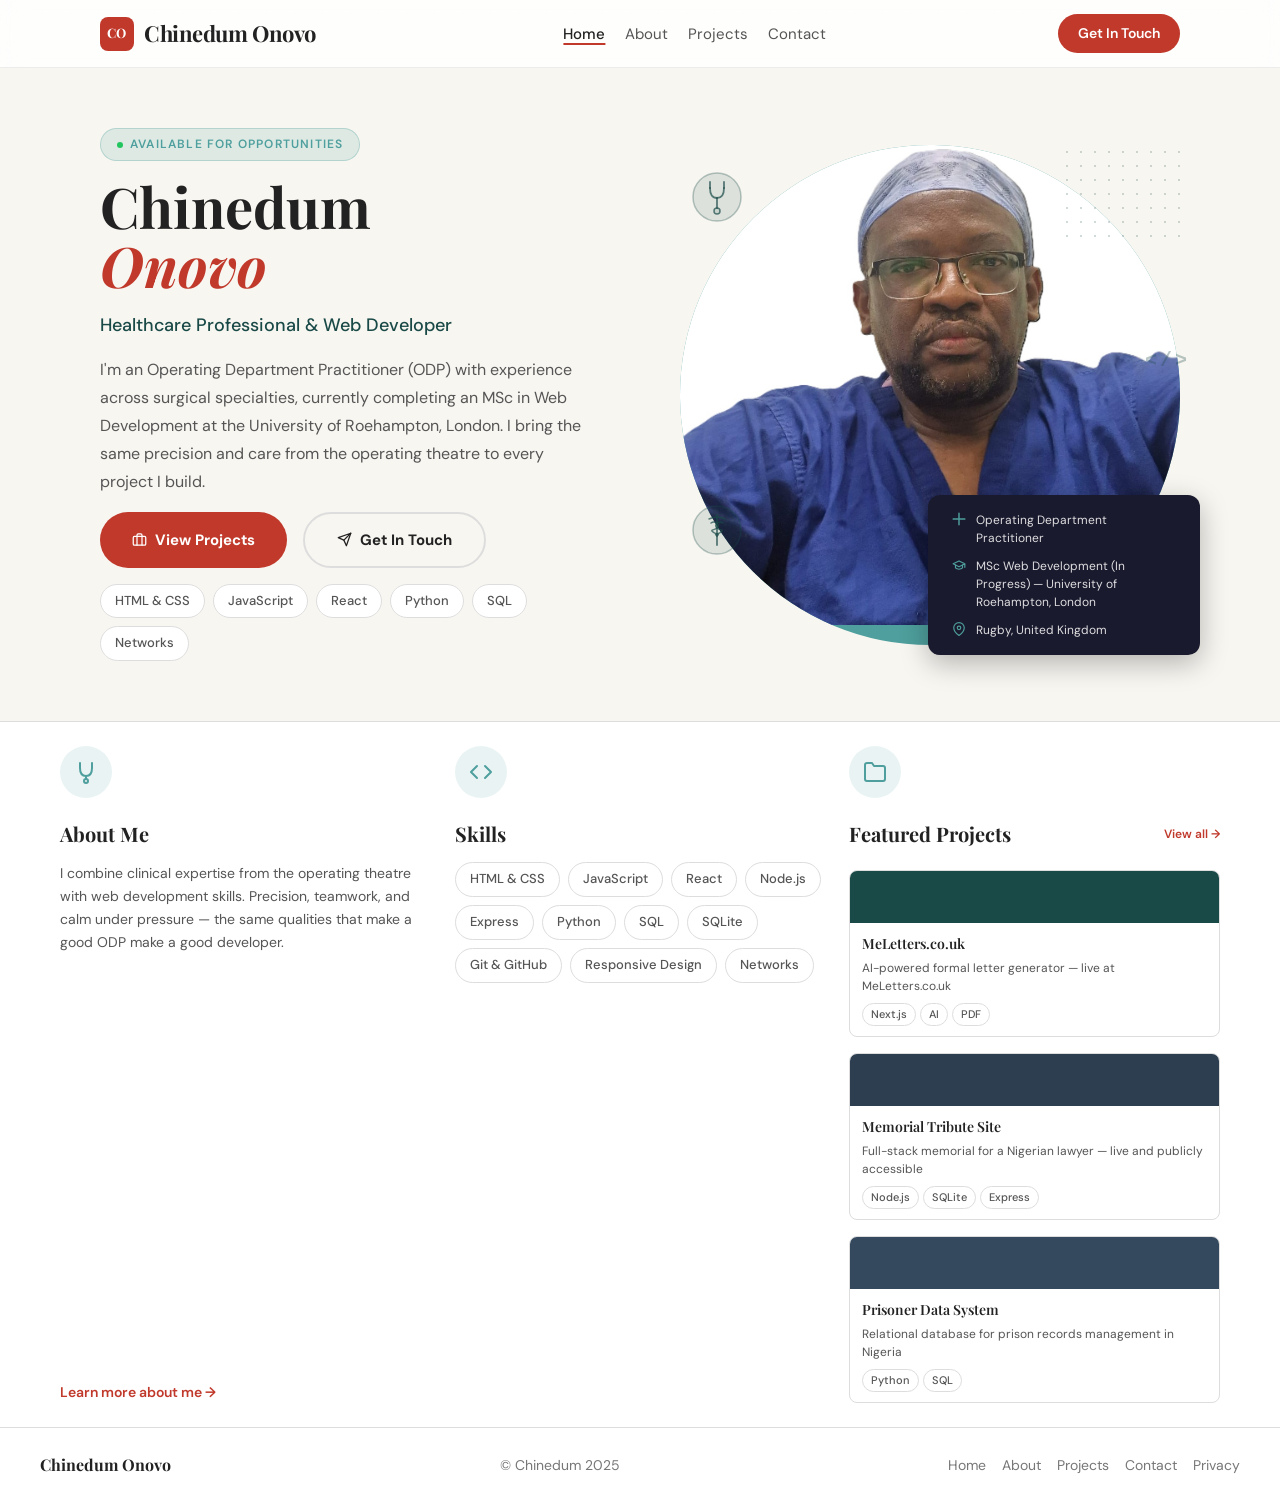
==== commit 2f79b8df: "Add privacy notice page with UK GDPR content and footer links" ====
--- a/index.html
+++ b/index.html
@@ -7,20 +7,20 @@
     <link rel="preconnect" href="https://fonts.gstatic.com" crossorigin>
     <link rel="stylesheet" href="https://fonts.googleapis.com/css2?family=Playfair+Display:wght@400;600;700&family=DM+Sans:ital,opsz,wght@0,9..40,400;0,9..40,500;0,9..40,700;1,9..40,400&display=swap">
     <title>Chinedum Onovo — Healthcare Professional &amp; Web Developer</title>
-    <meta name="description" content="Portfolio of Chinedum Onovo — Operating Department Practitioner and web developer completing an MSc in Web Development at Roehampton University, London.">
+    <meta name="description" content="Chinedum Onovo — Operating Department Practitioner and MSc Web Development student at the University of Roehampton, building precise and accessible web apps.">
     <meta name="robots" content="index, follow">
     <meta name="author" content="Chinedum Onovo">
-    <link rel="canonical" href="https://yoursite.com/">
+    <link rel="canonical" href="https://chinedum-onovo.co.uk/">
     <meta property="og:type" content="website">
-    <meta property="og:url" content="https://yoursite.com/">
+    <meta property="og:url" content="https://chinedum-onovo.co.uk/">
     <meta property="og:site_name" content="Chinedum Onovo">
     <meta property="og:locale" content="en_GB">
     <meta property="og:title" content="Chinedum Onovo — Healthcare Professional & Web Developer">
-    <meta property="og:description" content="Portfolio of Chinedum Onovo — Operating Department Practitioner and web developer completing an MSc in Web Development at Roehampton University, London.">
-    <meta property="og:image" content="https://yoursite.com/og-image.jpg">
+    <meta property="og:description" content="Chinedum Onovo — Operating Department Practitioner and MSc Web Development student at the University of Roehampton, building precise and accessible web apps.">
+    <meta property="og:image" content="https://chinedum-onovo.co.uk/og-image.jpg">
     <meta name="twitter:card" content="summary_large_image">
     <meta name="twitter:title" content="Chinedum Onovo — Healthcare Professional & Web Developer">
-    <meta name="twitter:description" content="Portfolio of Chinedum Onovo — Operating Department Practitioner and web developer completing an MSc in Web Development at Roehampton University, London.">
+    <meta name="twitter:description" content="Chinedum Onovo — Operating Department Practitioner and MSc Web Development student at the University of Roehampton, building precise and accessible web apps.">
     <link rel="preload" as="image" href="profile.jpg">
     <script type="application/ld+json">
     {
@@ -28,12 +28,17 @@
       "@type": "Person",
       "name": "Chinedum Onovo",
       "jobTitle": "Web Developer",
-      "description": "Healthcare professional turned web developer, Operating Department Practitioner pursuing an MSc in Web Development",
-      "url": "https://yoursite.com",
-      "sameAs": []
+      "description": "Operating Department Practitioner with experience across surgical specialties, completing an MSc in Web Development at the University of Roehampton. Bringing precision and care from the operating theatre to every web project.",
+      "url": "https://chinedum-onovo.co.uk",
+      "image": "https://chinedum-onovo.co.uk/profile.jpg",
+      "email": "chinedum@chinedum-onovo.co.uk",
+      "sameAs": [
+        "https://github.com/ChinedumOnovo"
+      ]
     }
     </script>
-    <!-- TODO: add your LinkedIn URL to sameAs, e.g. "sameAs": ["https://www.linkedin.com/in/your-profile"] -->
+    <!-- sameAs: paste your LinkedIn URL as a second item in the array above,
+         e.g. add a comma after the GitHub line then: "https://www.linkedin.com/in/YOUR-PROFILE" -->
     <link rel="stylesheet" href="style.css">
 </head>
 <body>
@@ -113,8 +118,10 @@
                         src="profile.jpg"
                         alt="Portrait of Chinedum Onovo, healthcare professional and web developer"
                         class="hero-photo-img"
-                        width="1536"
-                        height="2048">
+                        width="1197"
+                        height="1151"
+                        loading="eager"
+                        fetchpriority="high">
                 </div>
 
                 <!-- Decorations sit OUTSIDE the card so they are not clipped -->
@@ -259,6 +266,7 @@
         <a href="about.html">About</a>
         <a href="projects.html">Projects</a>
         <a href="contacts.html">Contact</a>
+        <a href="privacy.html">Privacy</a>
     </nav>
 </footer>
 
--- a/style.css
+++ b/style.css
@@ -1377,6 +1377,44 @@
     }
 }
 
+/* ============================================================
+   PRIVACY PAGE
+   ============================================================ */
+.privacy-body {
+    max-width: 720px;
+    display: flex;
+    flex-direction: column;
+    gap: var(--space-lg);
+}
+
+.privacy-section h2 {
+    font-family: var(--font-heading);
+    font-size: 20px;
+    color: var(--color-text);
+    margin-bottom: var(--space-xs);
+}
+
+.privacy-section p,
+.privacy-section li {
+    font-size: 15px;
+    line-height: 1.75;
+    color: var(--color-text-sub);
+}
+
+.privacy-section ul {
+    padding-left: var(--space-md);
+    display: flex;
+    flex-direction: column;
+    gap: 6px;
+    margin: var(--space-xs) 0;
+}
+
+.privacy-section a {
+    color: var(--color-coral);
+    text-decoration: underline;
+    text-underline-offset: 3px;
+}
+
 /* Honour reduced-motion preference */
 @media (prefers-reduced-motion: reduce) {
     .hero-text,
